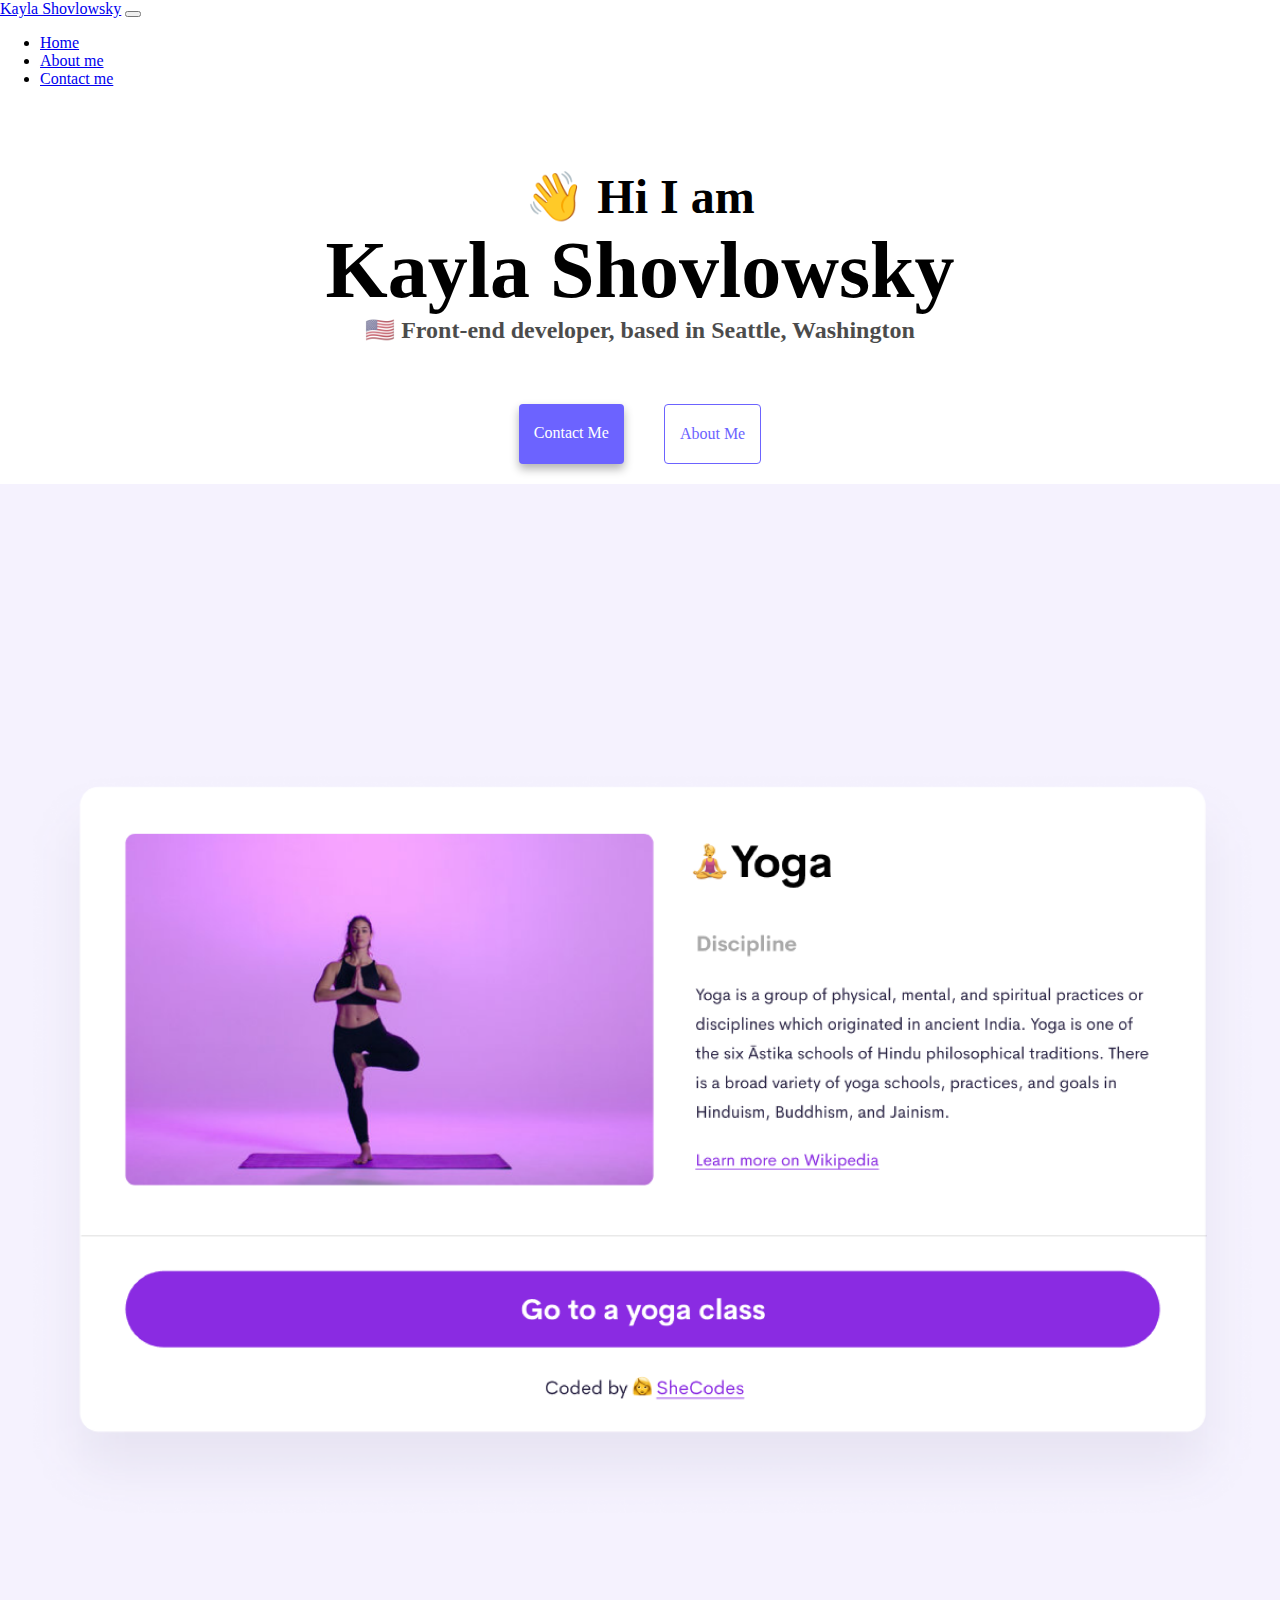
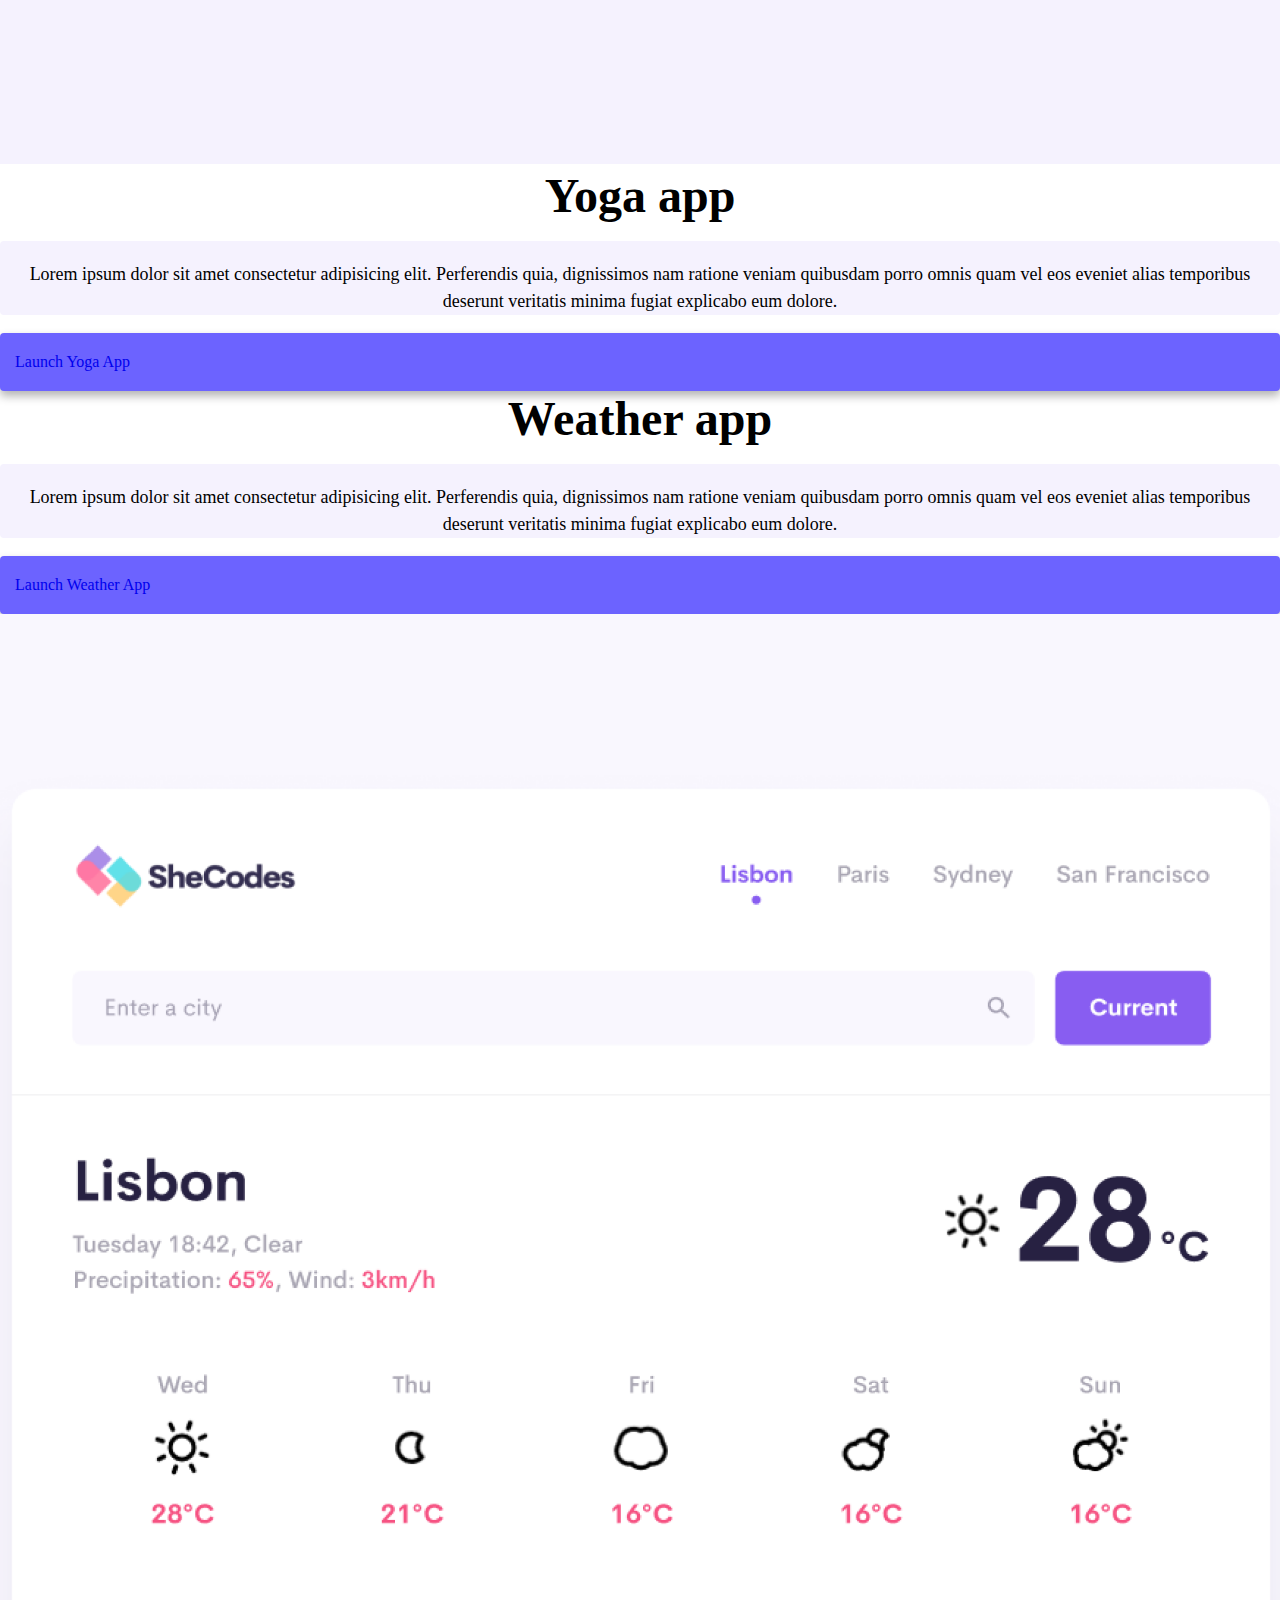
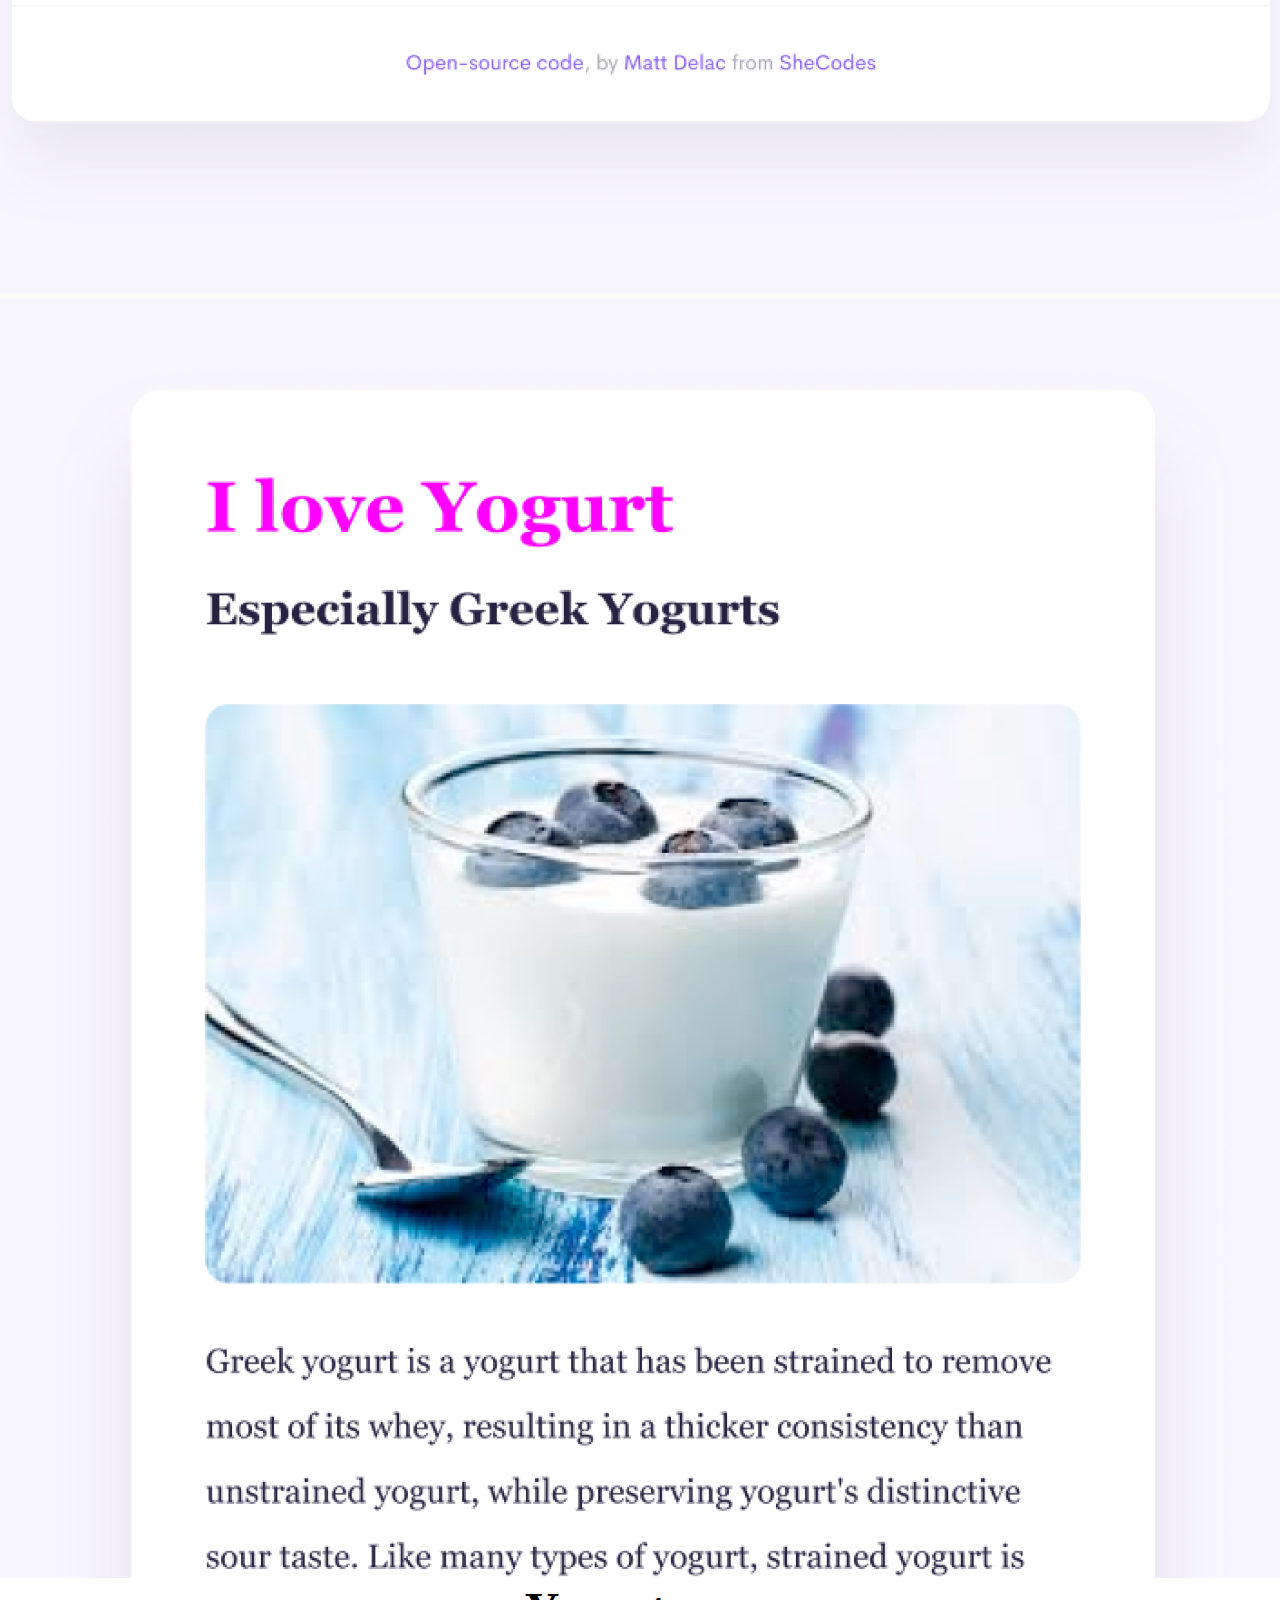
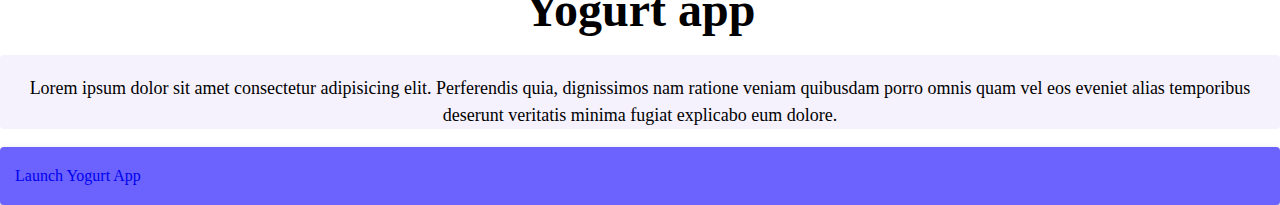
==== index.html @ 41f23f00 "Increased grid size for responsive buttons" ====
<!DOCTYPE html>
<html lang="en">
  <head>
    <meta charset="UTF-8" />
    <meta http-equiv="X-UA-Compatible" content="IE=edge" />
    <meta name="viewport" content="width=device-width, initial-scale=1.0" />
    <title>Kayla Shovlowsky</title>
    <link
      href="https://cdn.jsdelivr.net/npm/bootstrap@5.1.0/dist/css/bootstrap.min.css"
      rel="stylesheet"
      integrity="sha384-KyZXEAg3QhqLMpG8r+8fhAXLRk2vvoC2f3B09zVXn8CA5QIVfZOJ3BCsw2P0p/We"
      crossorigin="anonymous"
    />
    <script
      src="https://cdn.jsdelivr.net/npm/bootstrap@5.1.0/dist/js/bootstrap.bundle.min.js"
      integrity="sha384-U1DAWAznBHeqEIlVSCgzq+c9gqGAJn5c/t99JyeKa9xxaYpSvHU5awsuZVVFIhvj"
      crossorigin="anonymous"
    ></script>
    <link rel="stylesheet" href="/src/style.css" />
  </head>
  <body>
    <nav class="navbar navbar-expand-lg navbar-light bg-light sticky-top">
      <div class="container-fluid">
        <a class="navbar-brand" href="/">Kayla Shovlowsky</a>
        <button
          class="navbar-toggler"
          type="button"
          data-bs-toggle="collapse"
          data-bs-target="#navbarNav"
          aria-controls="navbarNav"
          aria-expanded="false"
          aria-label="Toggle navigation"
        >
          <span class="navbar-toggler-icon"></span>
        </button>
        <div class="collapse navbar-collapse" id="navbarNav">
          <ul class="navbar-nav">
            <li class="nav-item">
              <a class="nav-link active" aria-current="page" href="#">Home</a>
            </li>
            <li class="nav-item">
              <a class="nav-link" href="about.html">About me</a>
            </li>
            <li class="nav-item">
              <a class="nav-link" href="about.html#contact">Contact me</a>
            </li>
          </ul>
        </div>
      </div>
    </nav>

    <h2 class="index-top-page">👋 Hi I am</h2>
    <h1 class="name-introduction">Kayla Shovlowsky</h1>
    <h3>🇺🇸 Front-end developer, based in Seattle, Washington</h3>
    <div class="navigation-links">
      <a href="/about.html#contact" class="contact-link">Contact me</a>
      <a href="/about.html" class="about-link">About me</a>
    </div>
    <div class="container">
      <div class="row mt-5">
        <div class="col-6">
          <img src="/images/yoga.png" class="img-fluid rounded" />
        </div>
        <div class="col-6">
          <h2 class="text-start">Yoga app</h2>
          <p class="bg-transparent text-start">
            Lorem ipsum dolor sit amet consectetur adipisicing elit. Perferendis
            quia, dignissimos nam ratione veniam quibusdam porro omnis quam vel
            eos eveniet alias temporibus deserunt veritatis minima fugiat
            explicabo eum dolore.
          </p>
          <div class="col-4 mt-5">
            <a href="#" class="app-button text-white">Launch Yoga App</a>
          </div>
        </div>
      </div>
      <div class="row mt-5">
        <div class="col-6">
          <h2 class="text-start">Weather app</h2>
          <p class="bg-transparent text-start">
            Lorem ipsum dolor sit amet consectetur adipisicing elit. Perferendis
            quia, dignissimos nam ratione veniam quibusdam porro omnis quam vel
            eos eveniet alias temporibus deserunt veritatis minima fugiat
            explicabo eum dolore.
          </p>
          <div class="col-4 mt-5">
            <a href="#" class="app-button text-white">Launch Weather App</a>
          </div>
        </div>
        <div class="col-6">
          <img src="/images/weather.png" class="img-fluid rounded" />
        </div>
      </div>
      <div class="row mt-5">
        <div class="col-6">
          <img src="/images/yogurt.png" class="img-fluid rounded" />
        </div>
        <div class="col-6">
          <h2 class="text-start">Yogurt app</h2>
          <p class="bg-transparent text-start">
            Lorem ipsum dolor sit amet consectetur adipisicing elit. Perferendis
            quia, dignissimos nam ratione veniam quibusdam porro omnis quam vel
            eos eveniet alias temporibus deserunt veritatis minima fugiat
            explicabo eum dolore.
          </p>
          <div class="col-4 mt-5">
            <a href="#" class="app-button text-white">Launch Yogurt App</a>
          </div>
        </div>
      </div>
    </div>
  </body>
</html>
---- src/style.css ----
:root {
  --primary-color: #6c63ff;
  --secondary-color: #f5f2fe;
  --box-shadow: 0 5px 10px rgba(0, 0, 0, 0.3);
}

body {
  margin: 0 auto;
}

h1,
h2,
h3 {
  text-align: center;
  margin: 0;
}

h1 {
  font-size: 96px;
}

h2 {
  font-size: 48px;
}

h3 {
  font-size: 24px;
  opacity: 0.7;
}

p {
  background: var(--secondary-color);
  padding-top: 20px;
  border-radius: 4px;
  font-size: 18px;
  line-height: 1.5;
  text-align: center;
}

.navigation-links {
  display: flex;
  margin-top: 40px;
  justify-content: center;
}

.navigation-links a {
  margin: 20px;
  border-radius: 4px;
  padding: 20px 15px;
  text-decoration: none;
  text-transform: capitalize;
}

.contact-link {
  background: var(--primary-color);
  box-shadow: var(--box-shadow);
  color: white;
}

.about-link {
  color: var(--primary-color);
  border: 1px solid var(--primary-color);
}

.homepage-link {
  color: var(--primary-color);
  text-align: center;
  display: block;
}

.about-paragraphs {
  display: flex;
  margin: 30px 0;
}

.about-paragraphs p {
  margin: 10px;
}

.email-link {
  display: flex;
  justify-content: center;
  color: var(--primary-color);
  font-size: 28px;
  text-decoration: none;
}

.email-link:hover {
  text-decoration: underline;
}

.name-introduction {
  font-size: 80px;
}

.img-fluid {
  max-width: 100%;
  height: auto;
}

.app-button {
  background: var(--primary-color);
  box-shadow: var(--box-shadow);
  border-radius: 4px;
  padding: 20px 15px;
  text-decoration: none;
  display: flex;
}

.app-button:hover {
  color: blue !important;
}

.index-top-page {
  margin-top: 80px;
}

.shadow {
  box-shadow: var(--box-shadow) !important;
}
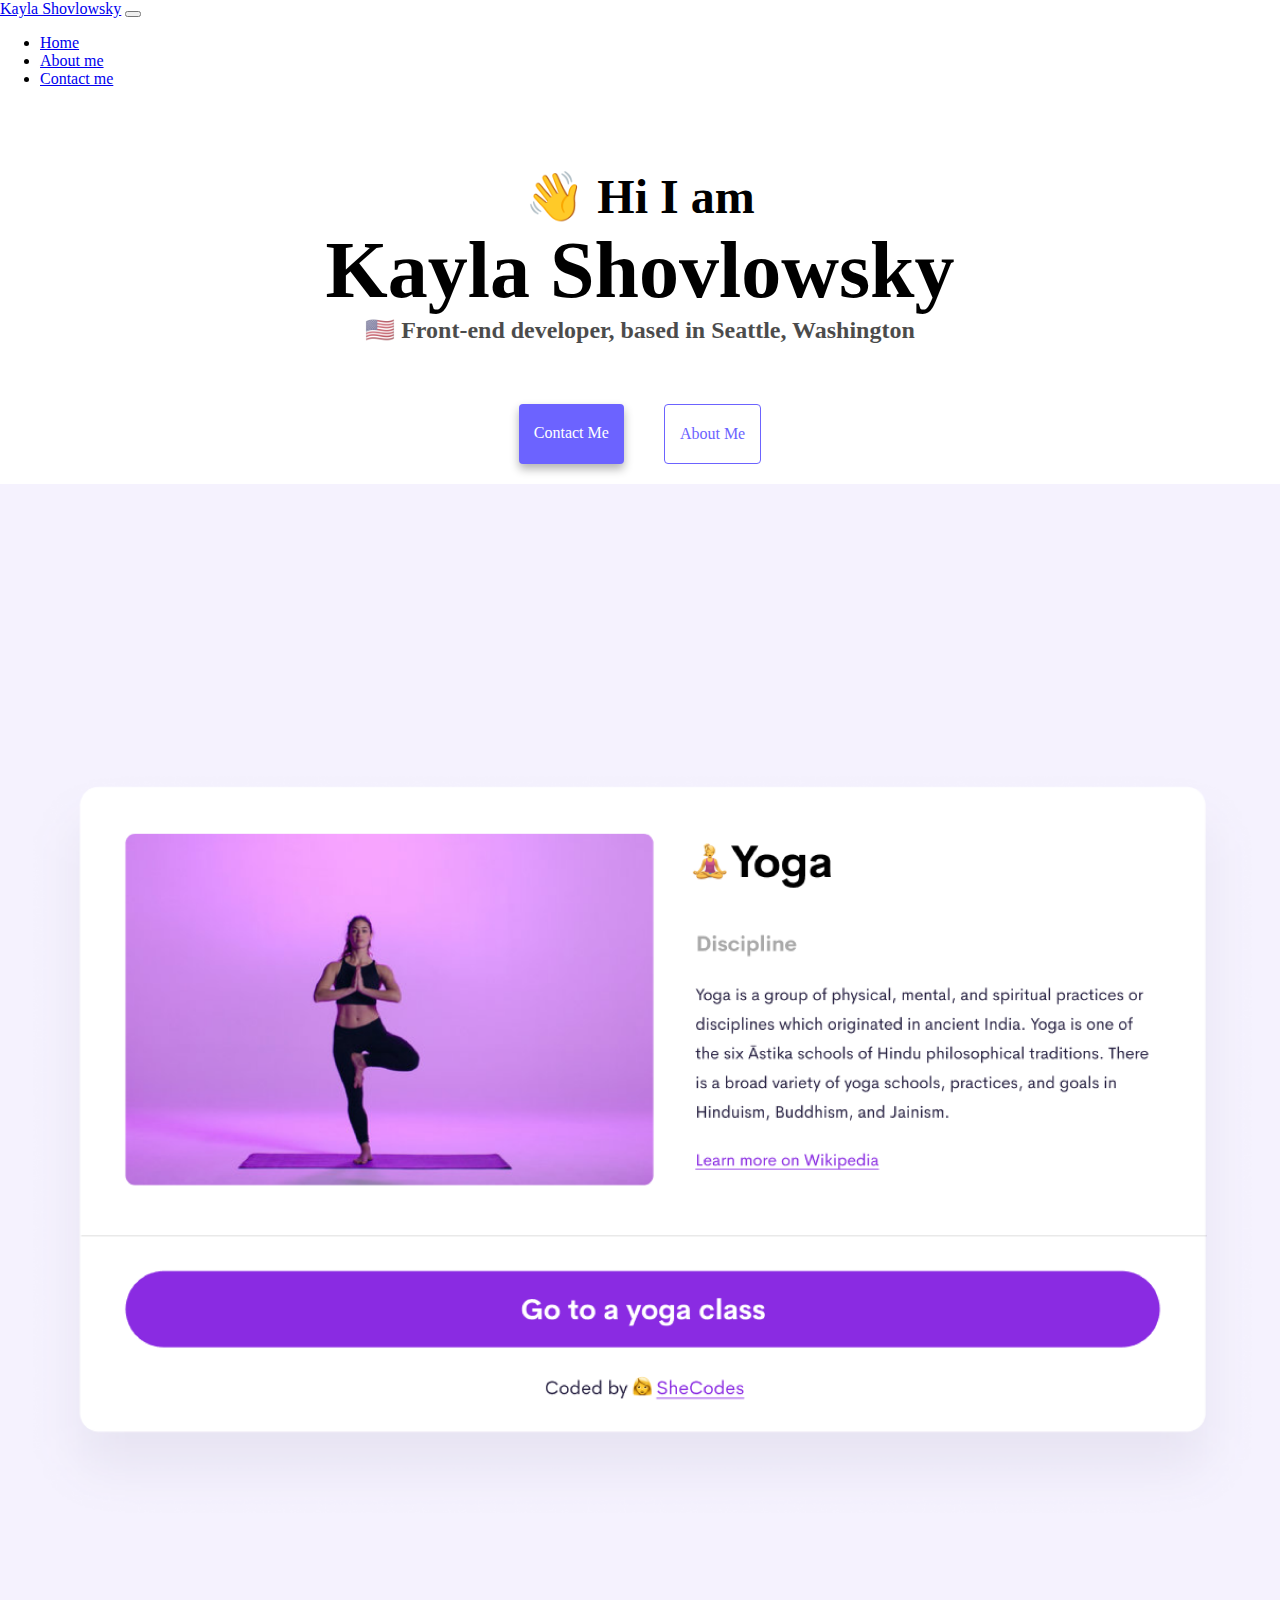
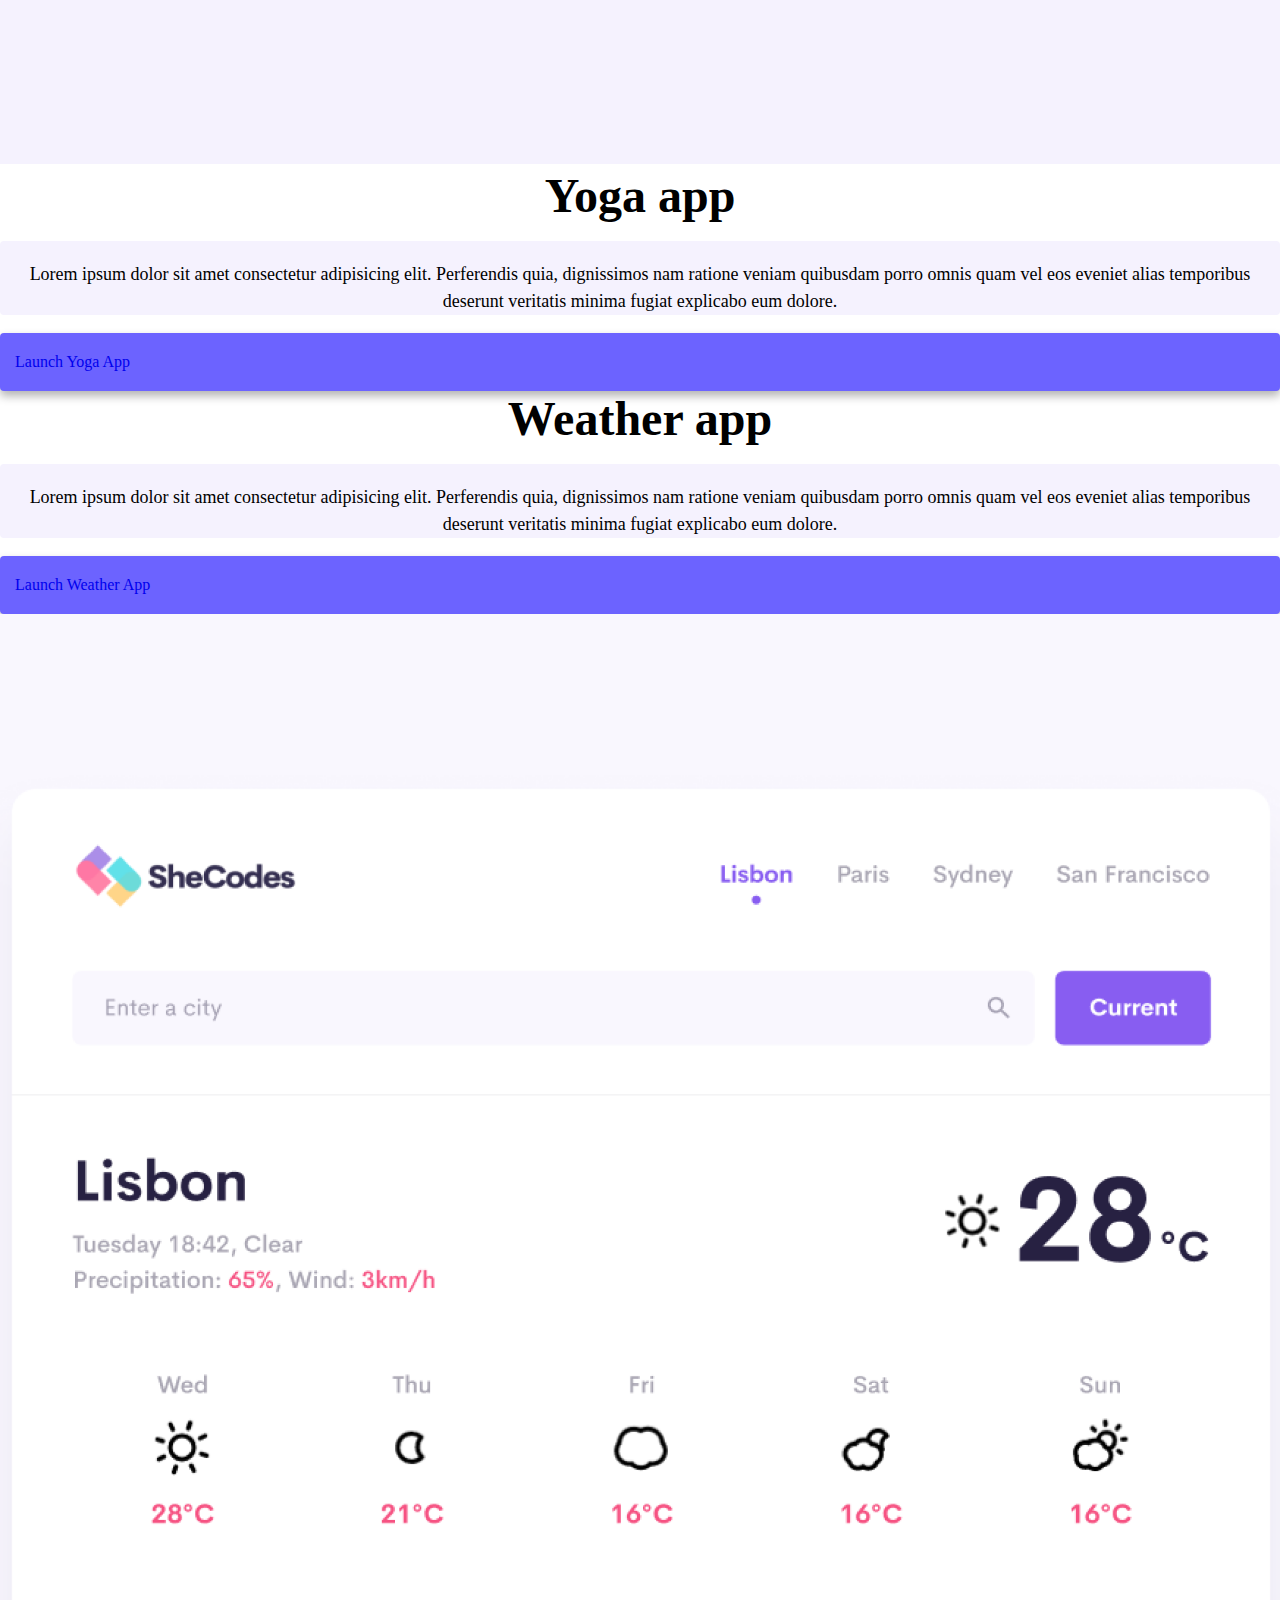
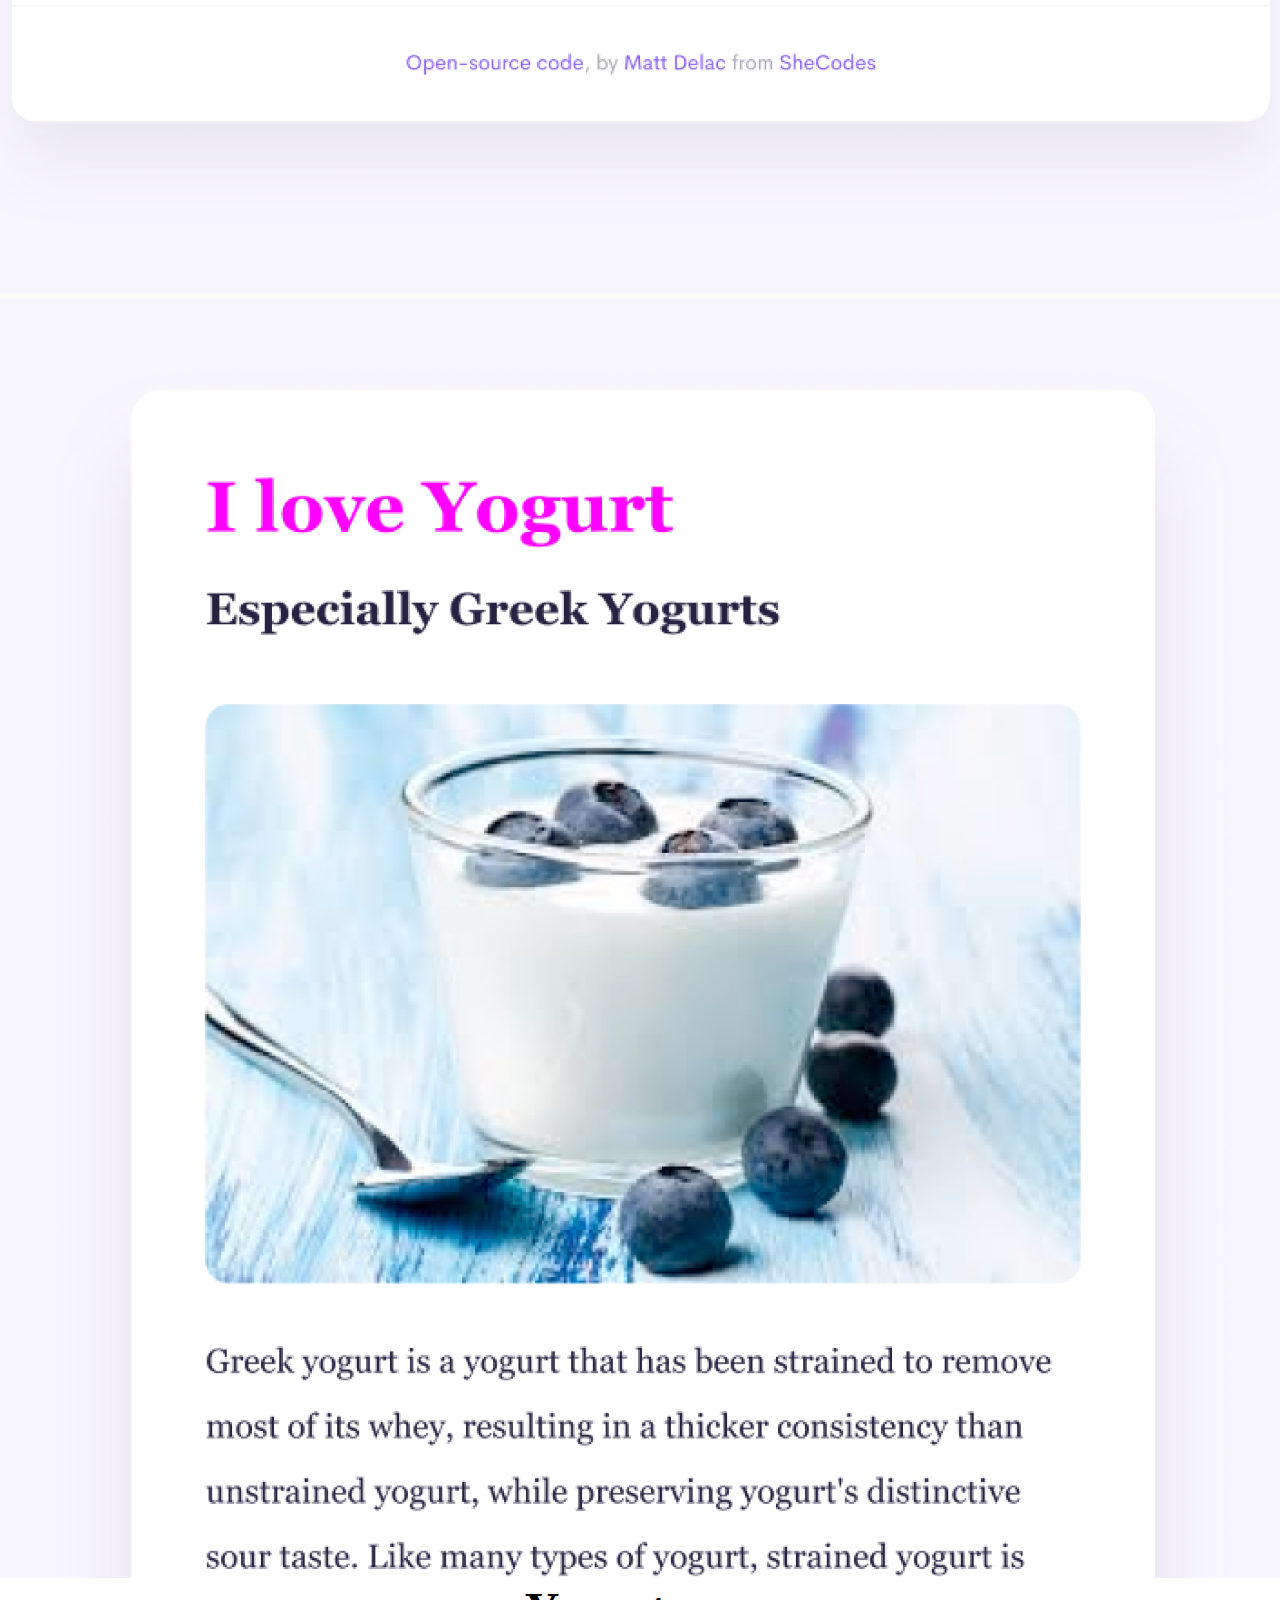
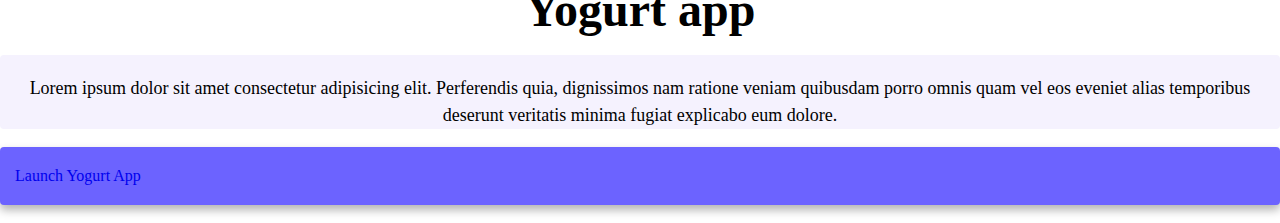
==== commit 0b025fb1: "Added @media CSS for small device responsiveness" ====
--- a/index.html
+++ b/index.html
@@ -109,5 +109,6 @@
         </div>
       </div>
     </div>
+    <br />
   </body>
 </html>
--- a/src/style.css
+++ b/src/style.css
@@ -118,3 +118,23 @@
 .shadow {
   box-shadow: var(--box-shadow) !important;
 }
+
+@media (max-width: 768px) {
+  h2 {
+    font-size: 28px;
+  }
+  .name-introduction,
+  .index-top-page {
+    font-size: 56px;
+  }
+
+  h3 {
+    font-size: 20px;
+  }
+  .location-introduction {
+    display: none;
+  }
+  .email-link {
+    font-size: 20px;
+  }
+}
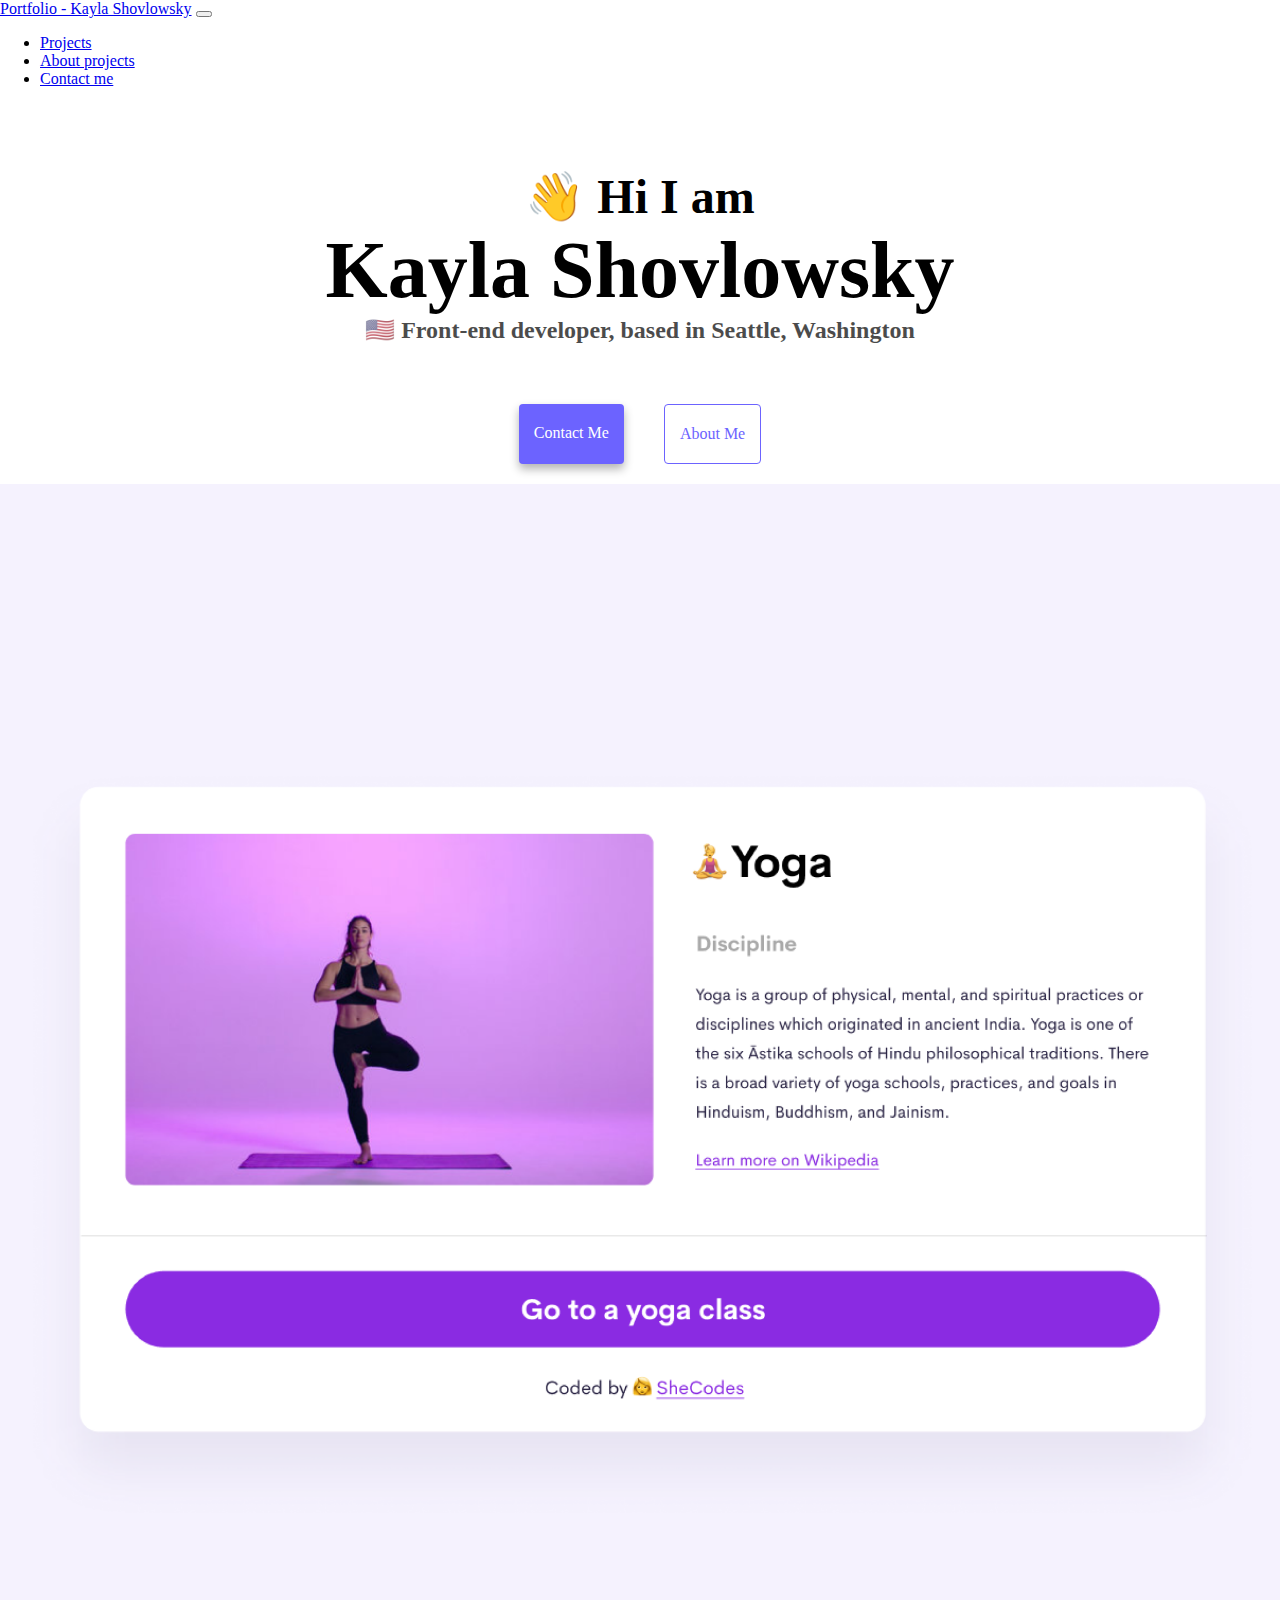
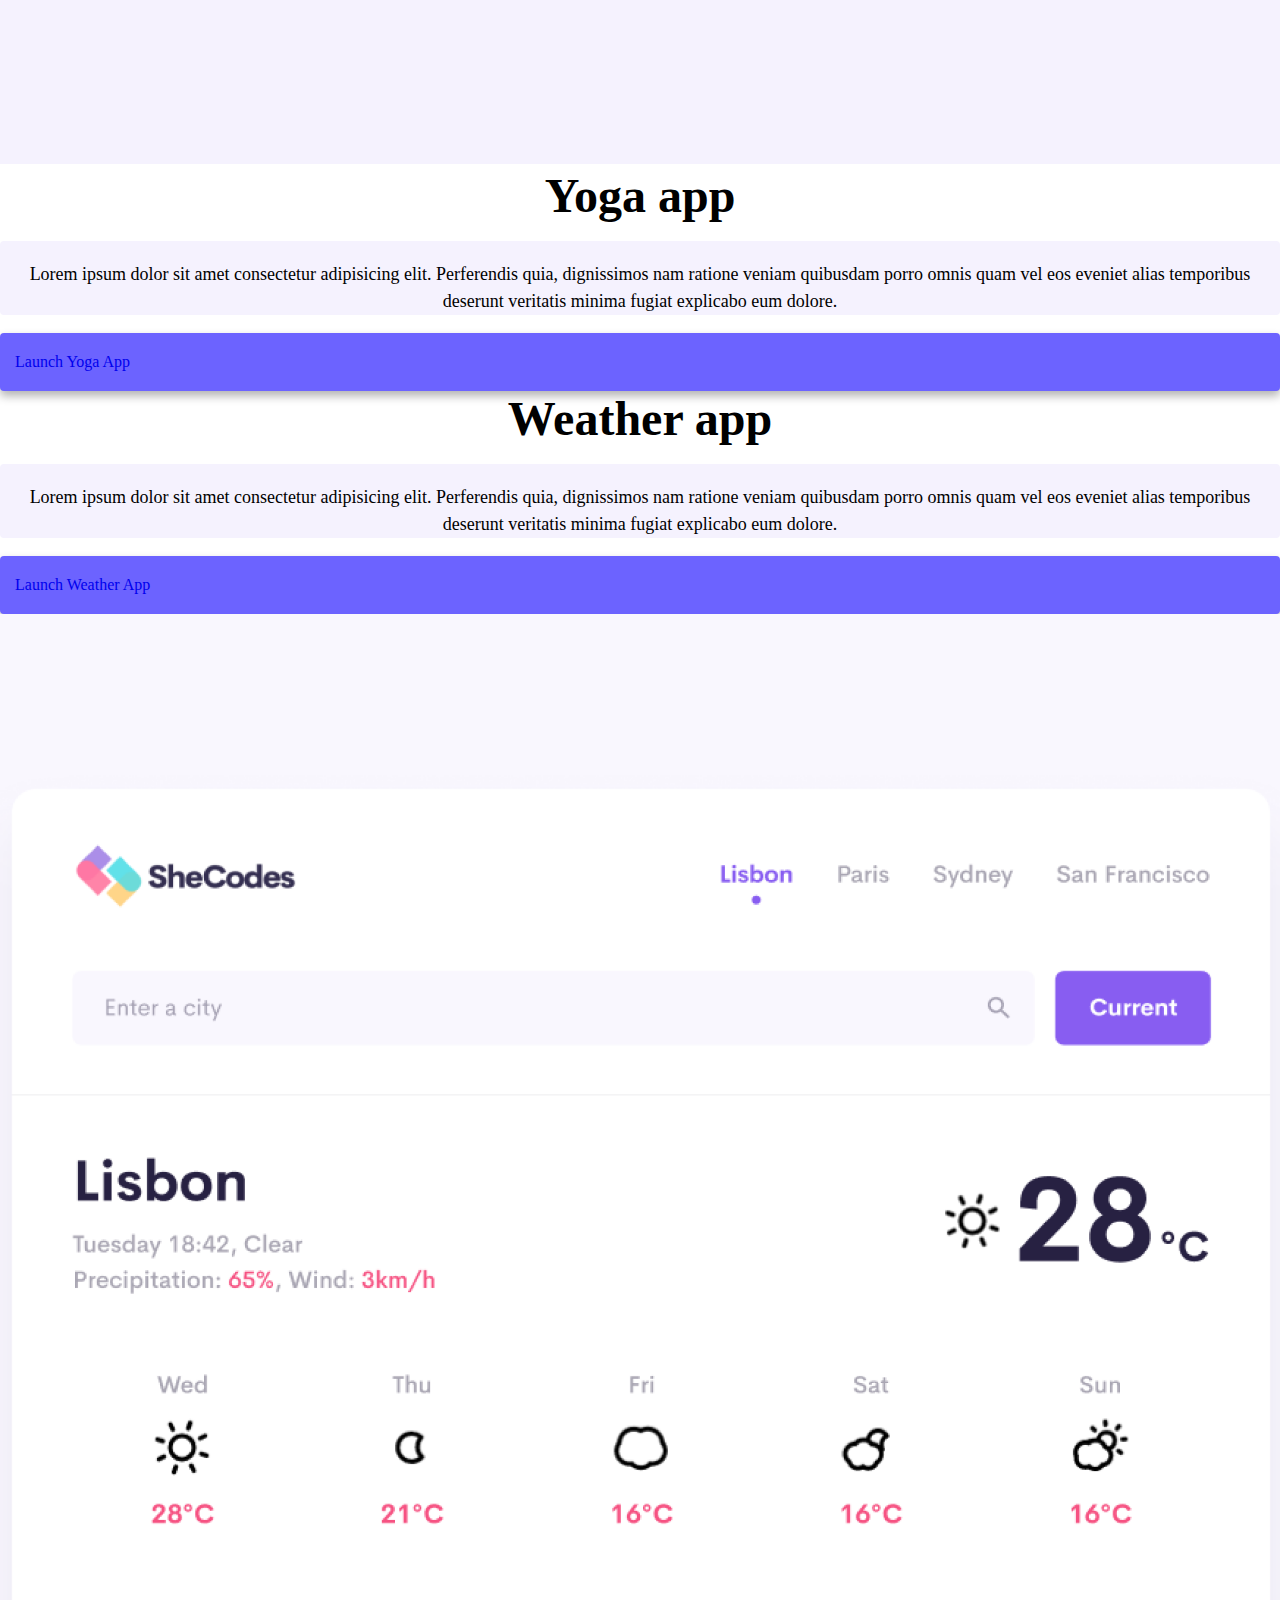
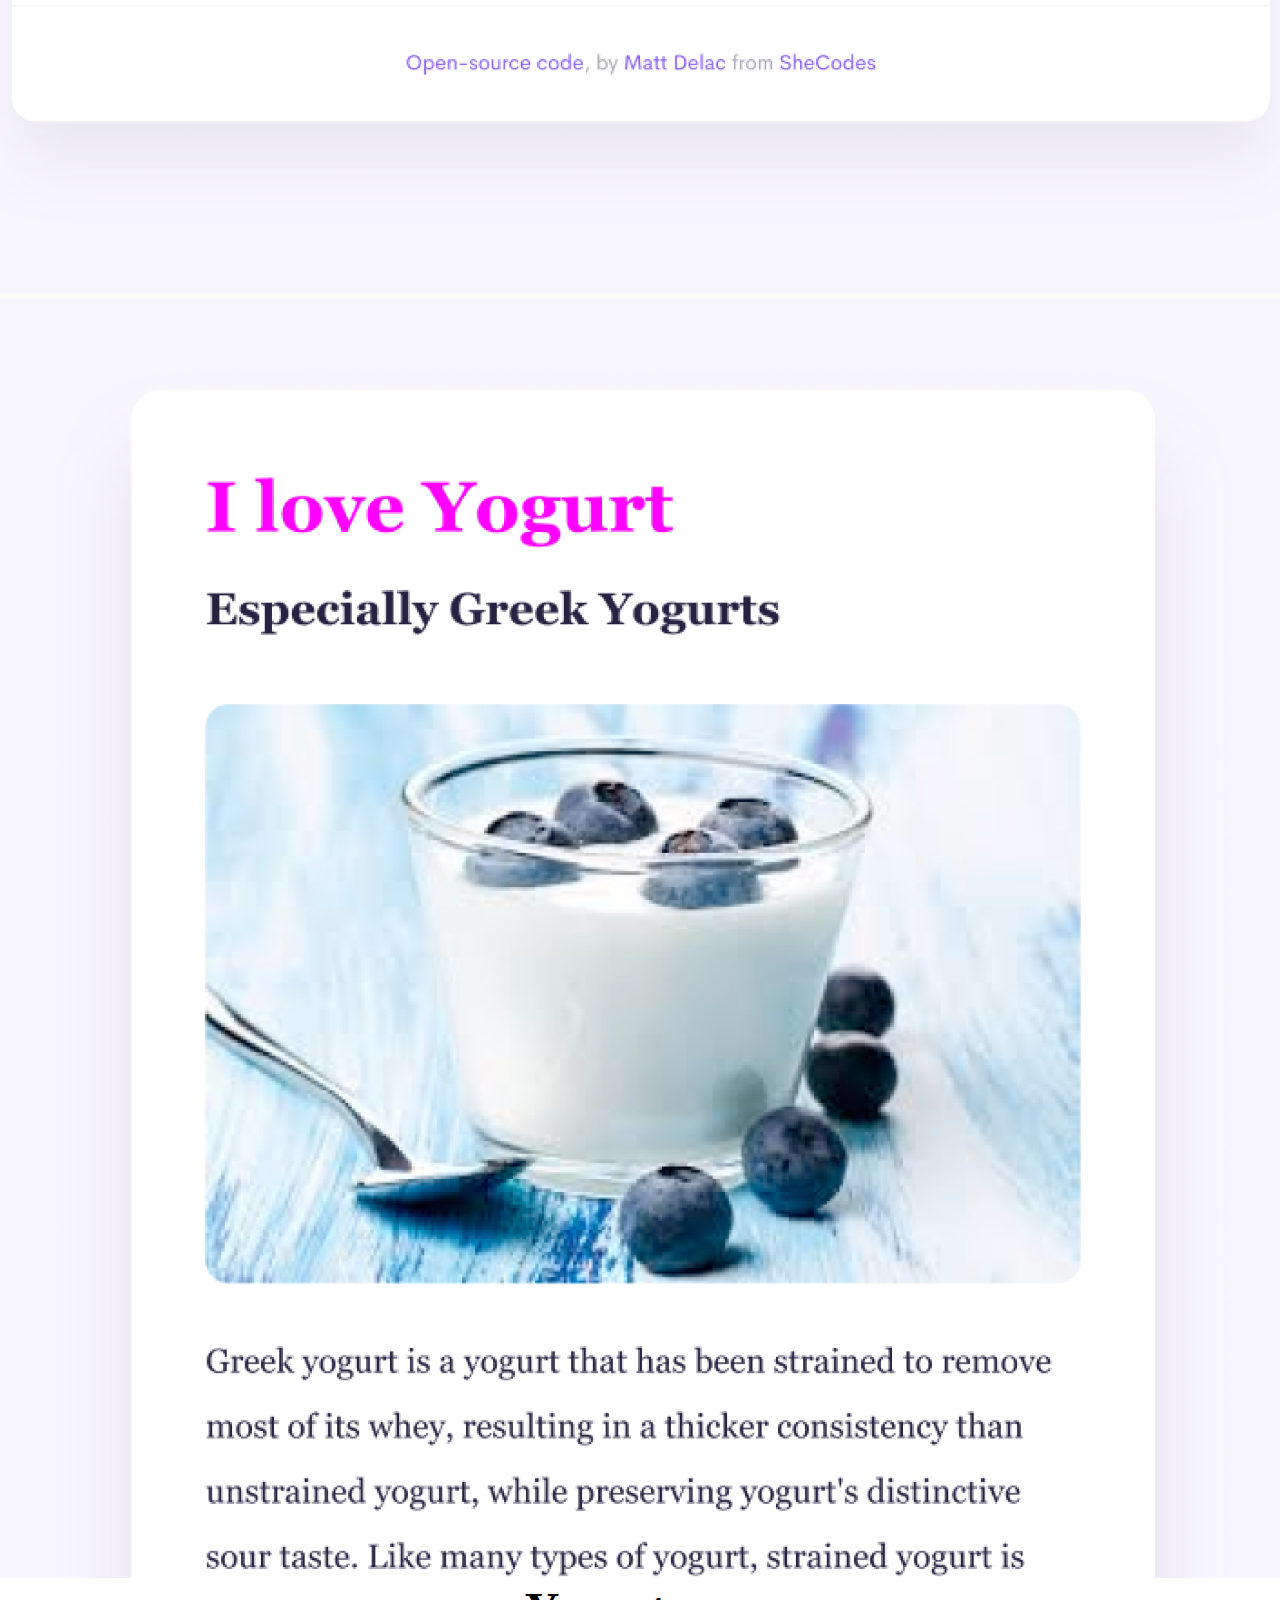
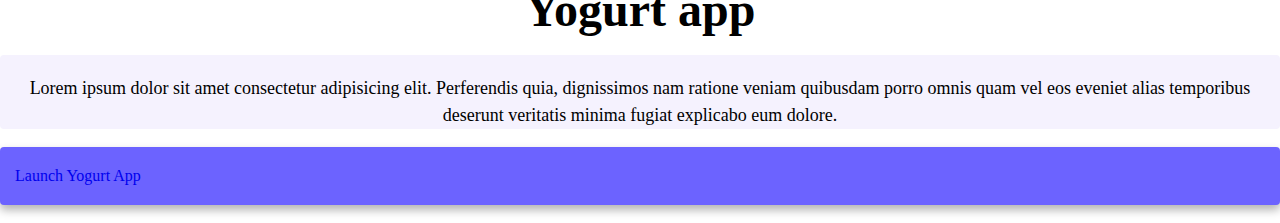
==== commit 08045fc6: "SEO updates to navigation titles" ====
--- a/index.html
+++ b/index.html
@@ -3,8 +3,10 @@
   <head>
     <meta charset="UTF-8" />
     <meta http-equiv="X-UA-Compatible" content="IE=edge" />
-    <meta name="viewport" content="width=device-width, initial-scale=1.0" />
-    <title>Kayla Shovlowsky</title>
+    <meta
+      name="Portfolio"
+      content="vanilla weather app, HTML and CSS yoga app, vanilla yogurt app, responsive portfolio"
+    />
     <link
       href="https://cdn.jsdelivr.net/npm/bootstrap@5.1.0/dist/css/bootstrap.min.css"
       rel="stylesheet"
@@ -17,11 +19,12 @@
       crossorigin="anonymous"
     ></script>
     <link rel="stylesheet" href="/src/style.css" />
+    <title>Portfolio Kayla Shovlowsky's Front-end Projects</title>
   </head>
   <body>
     <nav class="navbar navbar-expand-lg navbar-light bg-light sticky-top">
       <div class="container-fluid">
-        <a class="navbar-brand" href="/">Kayla Shovlowsky</a>
+        <a class="navbar-brand" href="/">Portfolio - Kayla Shovlowsky</a>
         <button
           class="navbar-toggler"
           type="button"
@@ -36,10 +39,12 @@
         <div class="collapse navbar-collapse" id="navbarNav">
           <ul class="navbar-nav">
             <li class="nav-item">
-              <a class="nav-link active" aria-current="page" href="#">Home</a>
+              <a class="nav-link active" aria-current="page" href="#"
+                >Projects</a
+              >
             </li>
             <li class="nav-item">
-              <a class="nav-link" href="about.html">About me</a>
+              <a class="nav-link" href="about.html">About projects</a>
             </li>
             <li class="nav-item">
               <a class="nav-link" href="about.html#contact">Contact me</a>
@@ -58,10 +63,14 @@
     </div>
     <div class="container">
       <div class="row mt-5">
-        <div class="col-6">
-          <img src="/images/yoga.png" class="img-fluid rounded" />
+        <div class="col-6 small-photo d-none d-sm-block">
+          <img
+            src="/images/yoga.png"
+            alt="female standing in yoga tree pose with purple background"
+            class="img-fluid rounded"
+          />
         </div>
-        <div class="col-6">
+        <div class="col-sm-6">
           <h2 class="text-start">Yoga app</h2>
           <p class="bg-transparent text-start">
             Lorem ipsum dolor sit amet consectetur adipisicing elit. Perferendis
@@ -69,13 +78,13 @@
             eos eveniet alias temporibus deserunt veritatis minima fugiat
             explicabo eum dolore.
           </p>
-          <div class="col-4 mt-5">
+          <div class="col-sm-4 mt-5">
             <a href="#" class="app-button text-white">Launch Yoga App</a>
           </div>
         </div>
       </div>
       <div class="row mt-5">
-        <div class="col-6">
+        <div class="col-sm-6">
           <h2 class="text-start">Weather app</h2>
           <p class="bg-transparent text-start">
             Lorem ipsum dolor sit amet consectetur adipisicing elit. Perferendis
@@ -83,19 +92,27 @@
             eos eveniet alias temporibus deserunt veritatis minima fugiat
             explicabo eum dolore.
           </p>
-          <div class="col-4 mt-5">
+          <div class="col-sm-4 mt-5">
             <a href="#" class="app-button text-white">Launch Weather App</a>
           </div>
         </div>
-        <div class="col-6">
-          <img src="/images/weather.png" class="img-fluid rounded" />
+        <div class="col-6 small-photo d-none d-sm-block">
+          <img
+            src="/images/weather.png"
+            alt="current weather and five day forecast"
+            class="img-fluid rounded"
+          />
         </div>
       </div>
       <div class="row mt-5">
-        <div class="col-6">
-          <img src="/images/yogurt.png" class="img-fluid rounded" />
+        <div class="col-sm-6 small-photo d-none d-sm-block">
+          <img
+            src="/images/yogurt.png"
+            alt="yogurt with blueberries centered on a table"
+            class="img-fluid rounded"
+          />
         </div>
-        <div class="col-6">
+        <div class="col-sm-6">
           <h2 class="text-start">Yogurt app</h2>
           <p class="bg-transparent text-start">
             Lorem ipsum dolor sit amet consectetur adipisicing elit. Perferendis
@@ -103,7 +120,7 @@
             eos eveniet alias temporibus deserunt veritatis minima fugiat
             explicabo eum dolore.
           </p>
-          <div class="col-4 mt-5">
+          <div class="col-sm-4 mt-5">
             <a href="#" class="app-button text-white">Launch Yogurt App</a>
           </div>
         </div>
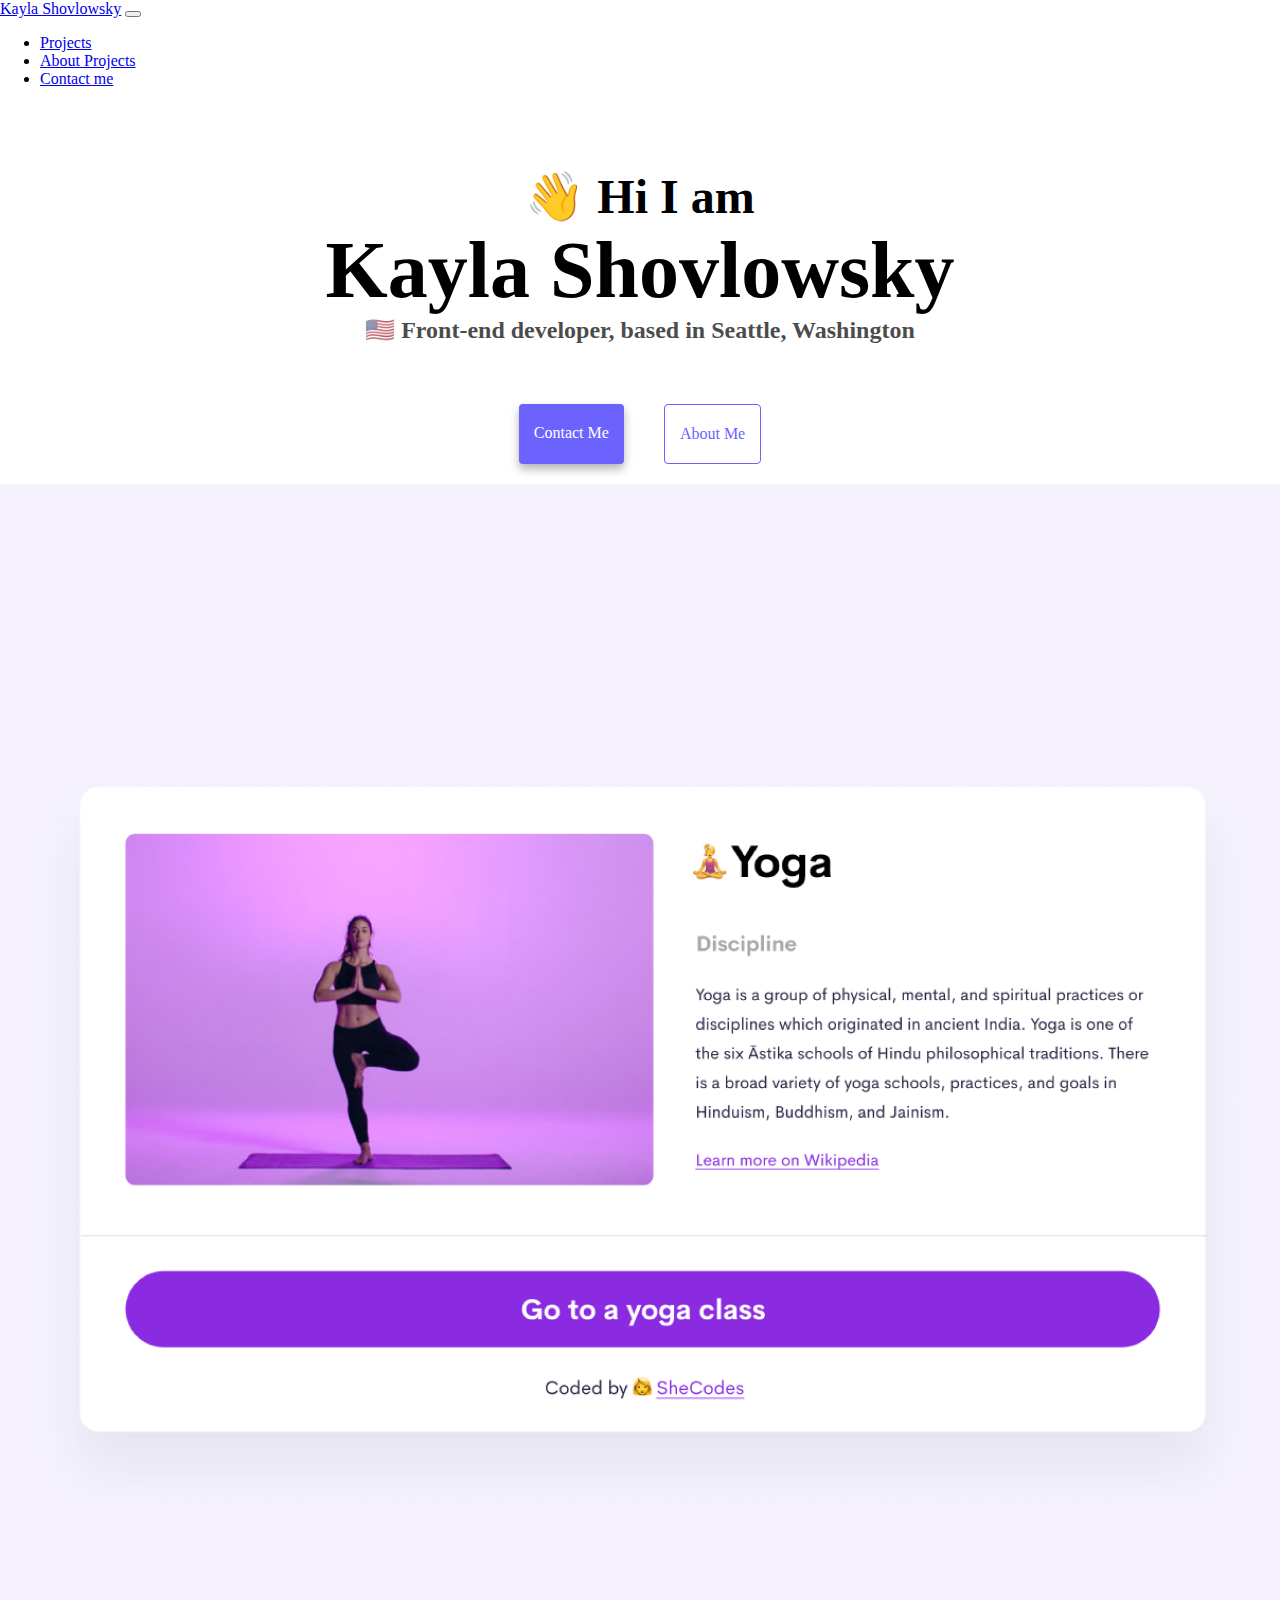
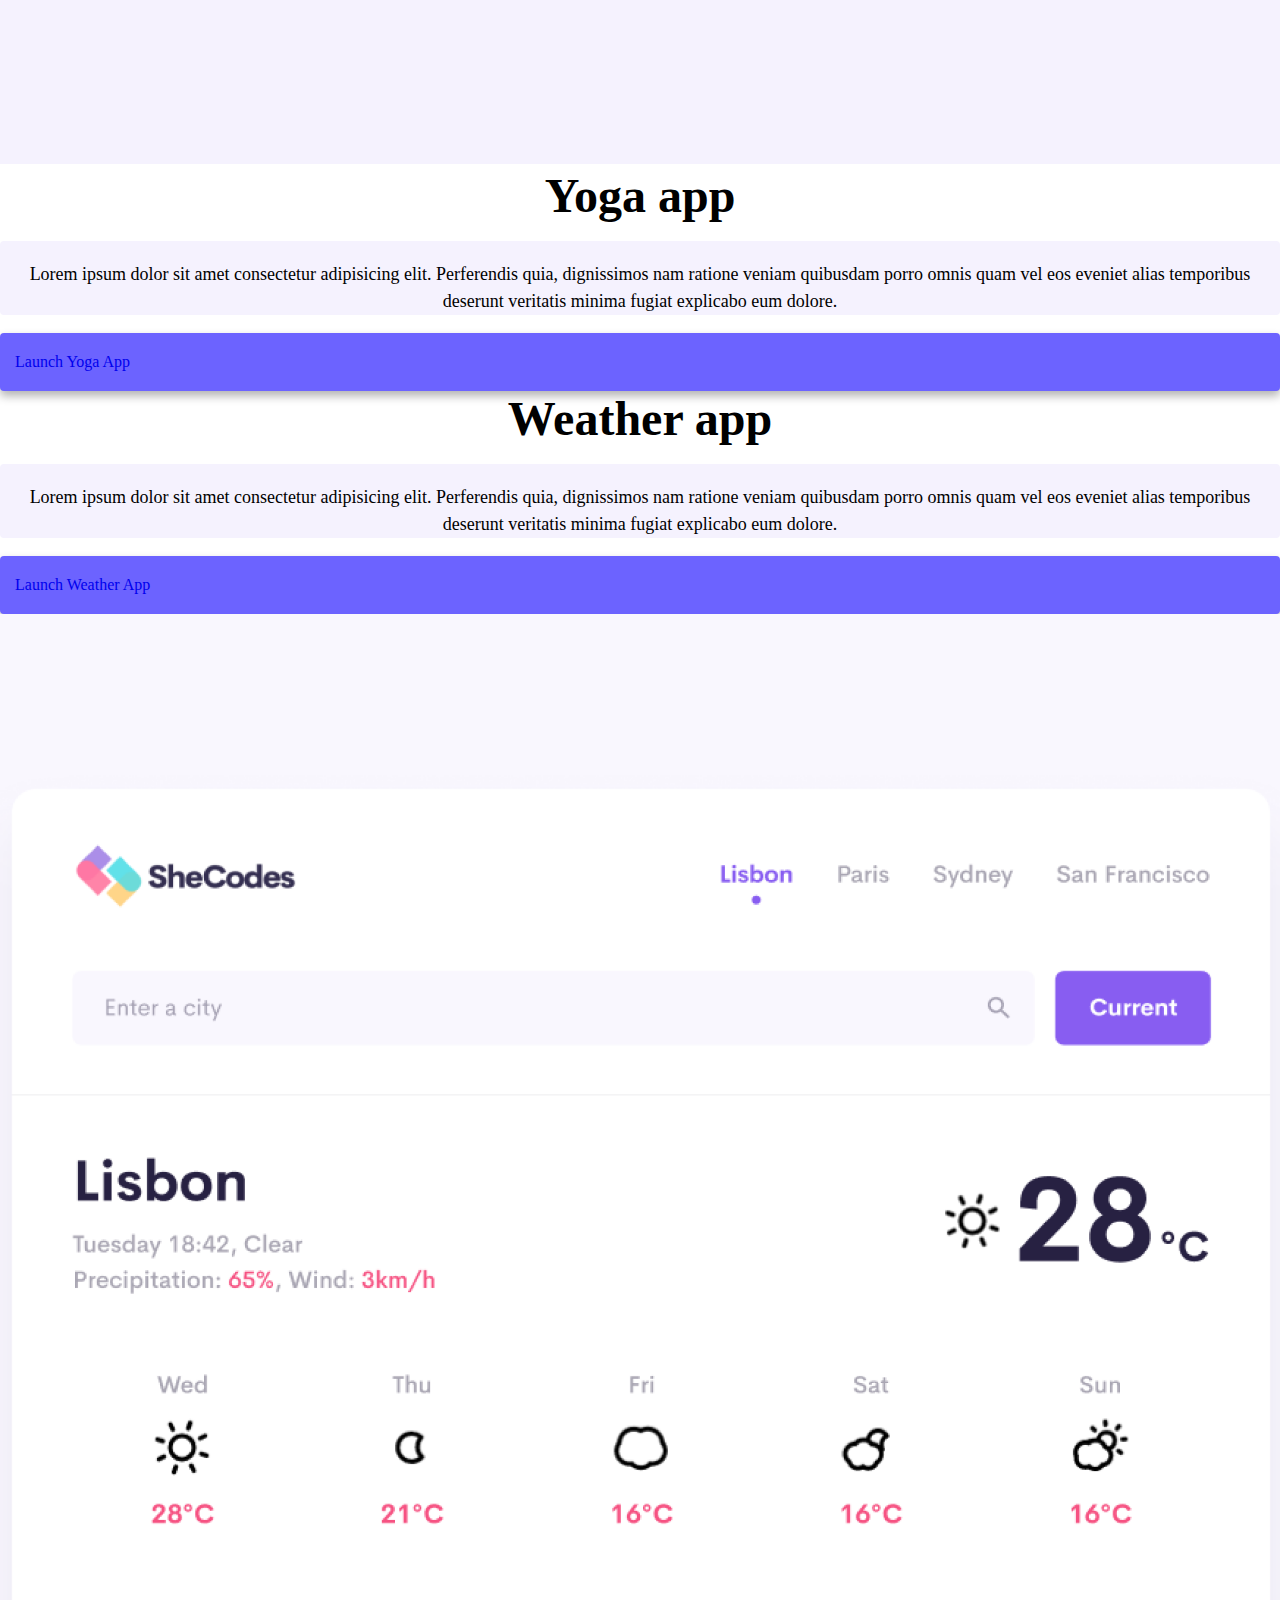
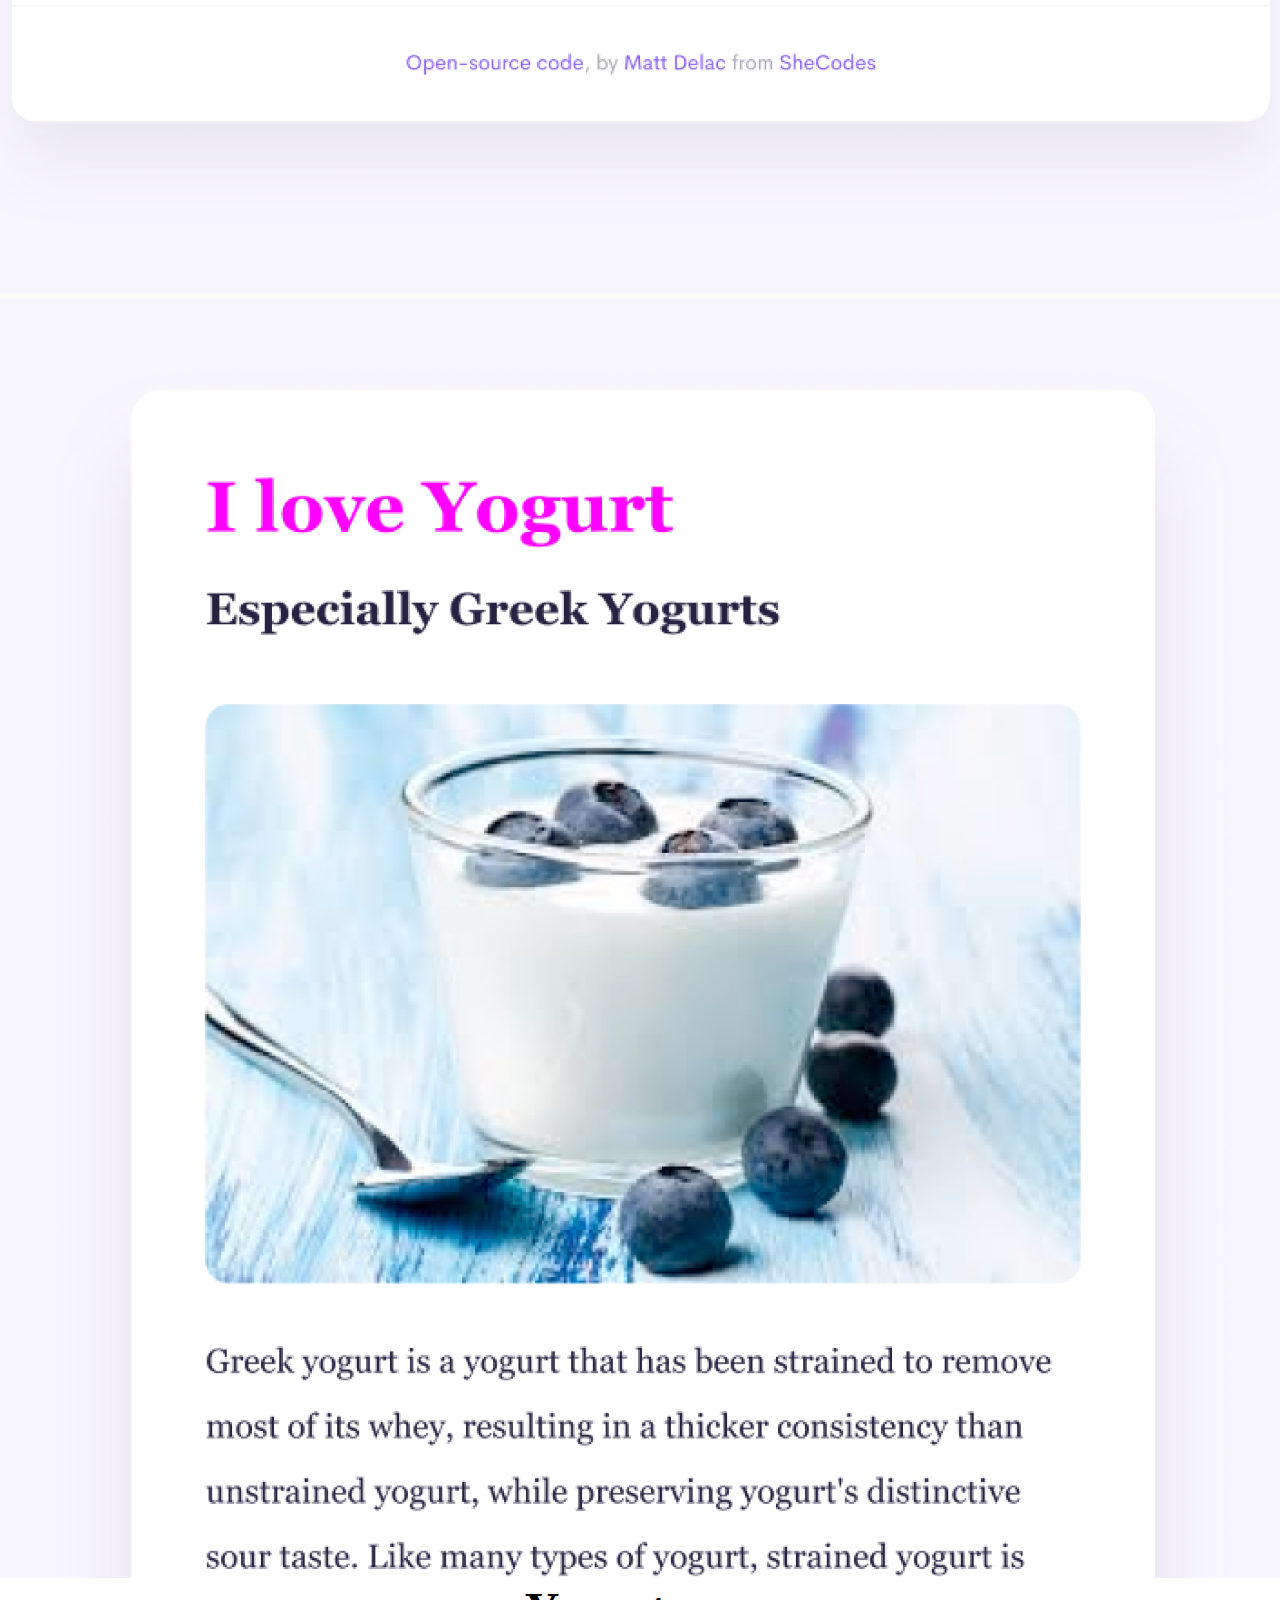
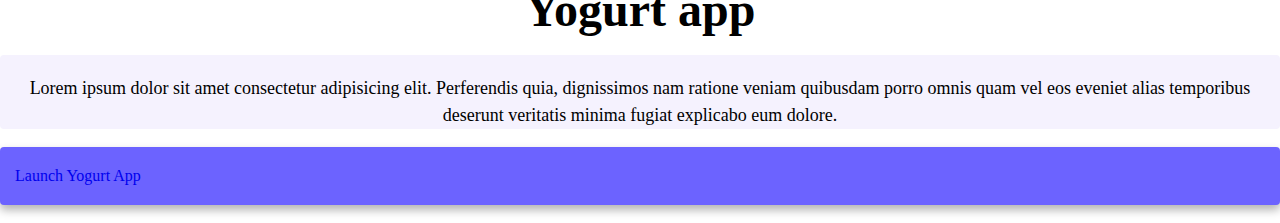
==== commit c8e20d34: "Improved title and navbar language" ====
--- a/index.html
+++ b/index.html
@@ -3,10 +3,7 @@
   <head>
     <meta charset="UTF-8" />
     <meta http-equiv="X-UA-Compatible" content="IE=edge" />
-    <meta
-      name="Portfolio"
-      content="vanilla weather app, HTML and CSS yoga app, vanilla yogurt app, responsive portfolio"
-    />
+    <meta name="viewport" content="width=device-width, initial-scale=1" />
     <link
       href="https://cdn.jsdelivr.net/npm/bootstrap@5.1.0/dist/css/bootstrap.min.css"
       rel="stylesheet"
@@ -19,12 +16,12 @@
       crossorigin="anonymous"
     ></script>
     <link rel="stylesheet" href="/src/style.css" />
-    <title>Portfolio Kayla Shovlowsky's Front-end Projects</title>
+    <title>Portfolio of Kayla Shovlowsky's Front-end Projects</title>
   </head>
   <body>
     <nav class="navbar navbar-expand-lg navbar-light bg-light sticky-top">
       <div class="container-fluid">
-        <a class="navbar-brand" href="/">Portfolio - Kayla Shovlowsky</a>
+        <a class="navbar-brand" href="/">Kayla Shovlowsky</a>
         <button
           class="navbar-toggler"
           type="button"
@@ -44,7 +41,7 @@
               >
             </li>
             <li class="nav-item">
-              <a class="nav-link" href="about.html">About projects</a>
+              <a class="nav-link" href="about.html">About Projects</a>
             </li>
             <li class="nav-item">
               <a class="nav-link" href="about.html#contact">Contact me</a>
@@ -63,11 +60,11 @@
     </div>
     <div class="container">
       <div class="row mt-5">
-        <div class="col-6 small-photo d-none d-sm-block">
+        <div class="col-sm-6">
           <img
             src="/images/yoga.png"
+            class="img-fluid rounded d-none d-sm-block"
             alt="female standing in yoga tree pose with purple background"
-            class="img-fluid rounded"
           />
         </div>
         <div class="col-sm-6">
@@ -96,20 +93,20 @@
             <a href="#" class="app-button text-white">Launch Weather App</a>
           </div>
         </div>
-        <div class="col-6 small-photo d-none d-sm-block">
+        <div class="col-sm-6">
           <img
             src="/images/weather.png"
+            class="img-fluid rounded d-none d-sm-block"
             alt="current weather and five day forecast"
-            class="img-fluid rounded"
           />
         </div>
       </div>
       <div class="row mt-5">
-        <div class="col-sm-6 small-photo d-none d-sm-block">
+        <div class="col-sm-6">
           <img
             src="/images/yogurt.png"
+            class="img-fluid rounded d-none d-sm-block"
             alt="yogurt with blueberries centered on a table"
-            class="img-fluid rounded"
           />
         </div>
         <div class="col-sm-6">
